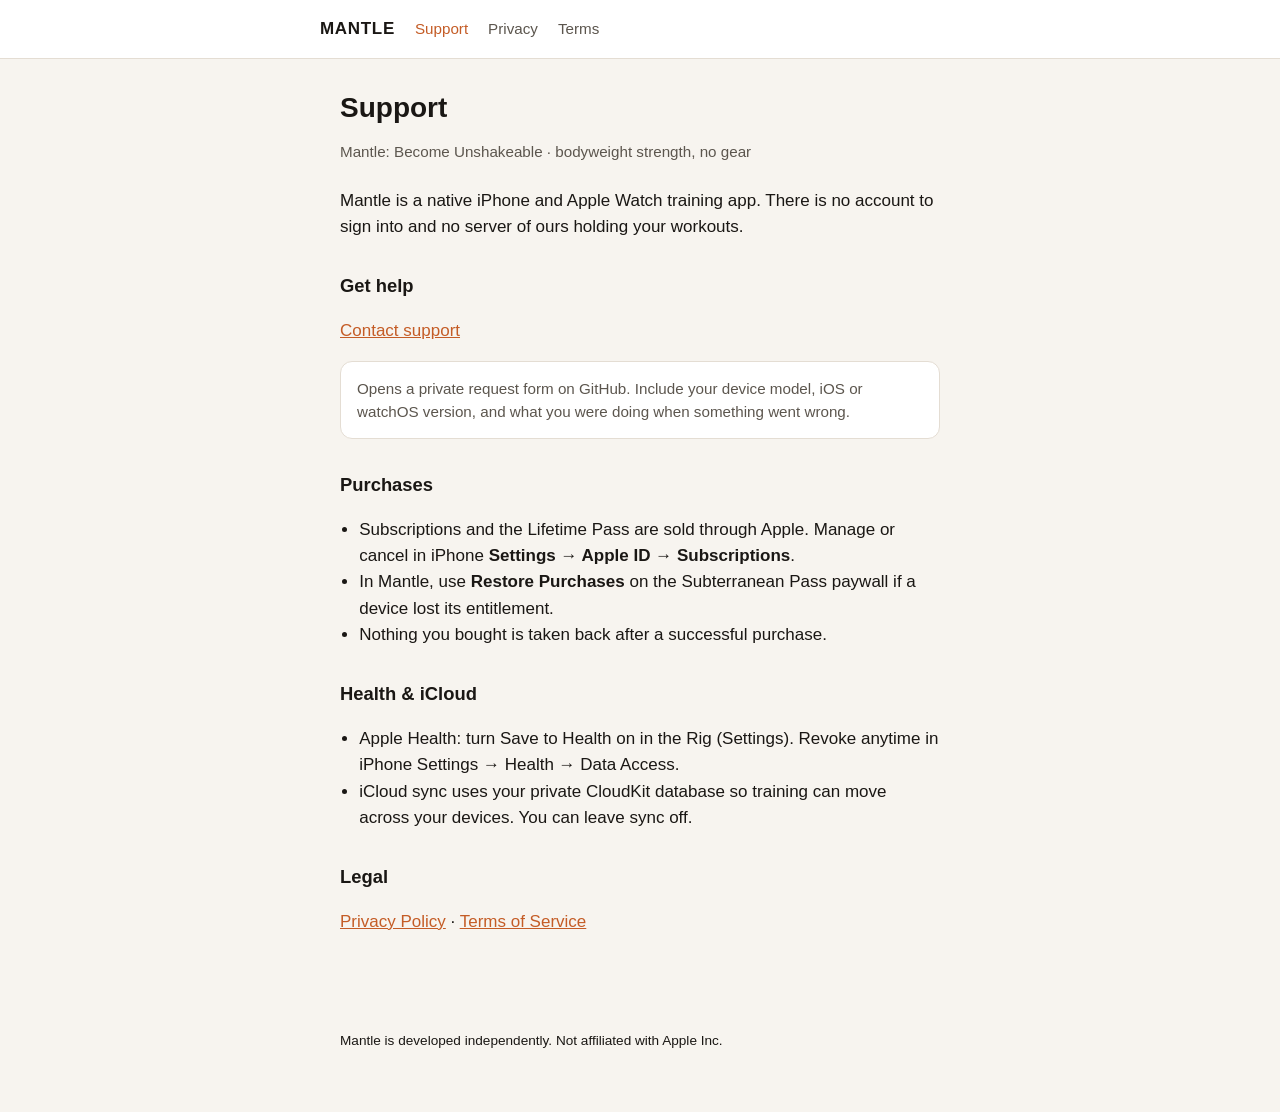
==== index.html @ a256cf33 "Route support contact through GitHub Issues, masked on mantlefit.app. Co-authored-by: Cursor <cursor" ====
<!DOCTYPE html>
<html lang="en">
<head>
  <meta charset="utf-8" />
  <meta name="viewport" content="width=device-width, initial-scale=1" />
  <title>Support · Mantle</title>
  <link rel="stylesheet" href="/style.css" />
</head>
<body>
  <header>
    <nav>
      <strong>MANTLE</strong>
      <a href="/" aria-current="page">Support</a>
      <a href="/privacy/">Privacy</a>
      <a href="/terms/">Terms</a>
    </nav>
  </header>
  <main>
    <h1>Support</h1>
    <p class="meta">Mantle: Become Unshakeable · bodyweight strength, no gear</p>

    <p>Mantle is a native iPhone and Apple Watch training app. There is no account to sign into and no server of ours holding your workouts.</p>

    <h2>Get help</h2>
    <p><a href="https://github.com/Flam1ngFir3ball/mantle-privacy/issues">Contact support</a></p>
    <p class="note">Opens a private request form on GitHub. Include your device model, iOS or watchOS version, and what you were doing when something went wrong.</p>

    <h2>Purchases</h2>
    <ul>
      <li>Subscriptions and the Lifetime Pass are sold through Apple. Manage or cancel in iPhone <strong>Settings → Apple ID → Subscriptions</strong>.</li>
      <li>In Mantle, use <strong>Restore Purchases</strong> on the Subterranean Pass paywall if a device lost its entitlement.</li>
      <li>Nothing you bought is taken back after a successful purchase.</li>
    </ul>

    <h2>Health &amp; iCloud</h2>
    <ul>
      <li>Apple Health: turn Save to Health on in the Rig (Settings). Revoke anytime in iPhone Settings → Health → Data Access.</li>
      <li>iCloud sync uses your private CloudKit database so training can move across your devices. You can leave sync off.</li>
    </ul>

    <h2>Legal</h2>
    <p><a href="/privacy/">Privacy Policy</a> · <a href="/terms/">Terms of Service</a></p>
  </main>
  <footer>
    <p>Mantle is developed independently. Not affiliated with Apple Inc.</p>
  </footer>
</body>
</html>
---- style.css ----
:root {
  --ink: #1a1714;
  --muted: #5c564e;
  --paper: #f7f4ef;
  --card: #ffffff;
  --accent: #c45c26;
  --line: #e4ddd3;
  --max: 40rem;
}

* { box-sizing: border-box; }
html { scroll-behavior: smooth; }
body {
  margin: 0;
  font: 17px/1.55 -apple-system, BlinkMacSystemFont, "Segoe UI", Helvetica, Arial, sans-serif;
  color: var(--ink);
  background: var(--paper);
}
a { color: var(--accent); }
header {
  border-bottom: 1px solid var(--line);
  background: var(--card);
  padding: 1rem 1.25rem;
}
header nav {
  max-width: var(--max);
  margin: 0 auto;
  display: flex;
  flex-wrap: wrap;
  gap: 0.75rem 1.25rem;
  align-items: baseline;
}
header strong { color: var(--ink); letter-spacing: 0.04em; }
header a { text-decoration: none; color: var(--muted); font-size: 0.95rem; }
header a:hover, header a[aria-current="page"] { color: var(--accent); }
main {
  max-width: var(--max);
  margin: 0 auto;
  padding: 2rem 1.25rem 4rem;
}
h1 { font-size: 1.75rem; line-height: 1.2; margin: 0 0 0.5rem; }
h2 { font-size: 1.15rem; margin: 2rem 0 0.6rem; }
p, li { color: var(--ink); }
.meta { color: var(--muted); font-size: 0.95rem; margin-bottom: 1.5rem; }
.note {
  background: var(--card);
  border: 1px solid var(--line);
  border-radius: 12px;
  padding: 0.9rem 1rem;
  color: var(--muted);
  font-size: 0.95rem;
}
ul { padding-left: 1.2rem; }
footer {
  max-width: var(--max);
  margin: 0 auto;
  padding: 0 1.25rem 3rem;
  color: var(--muted);
  font-size: 0.85rem;
}
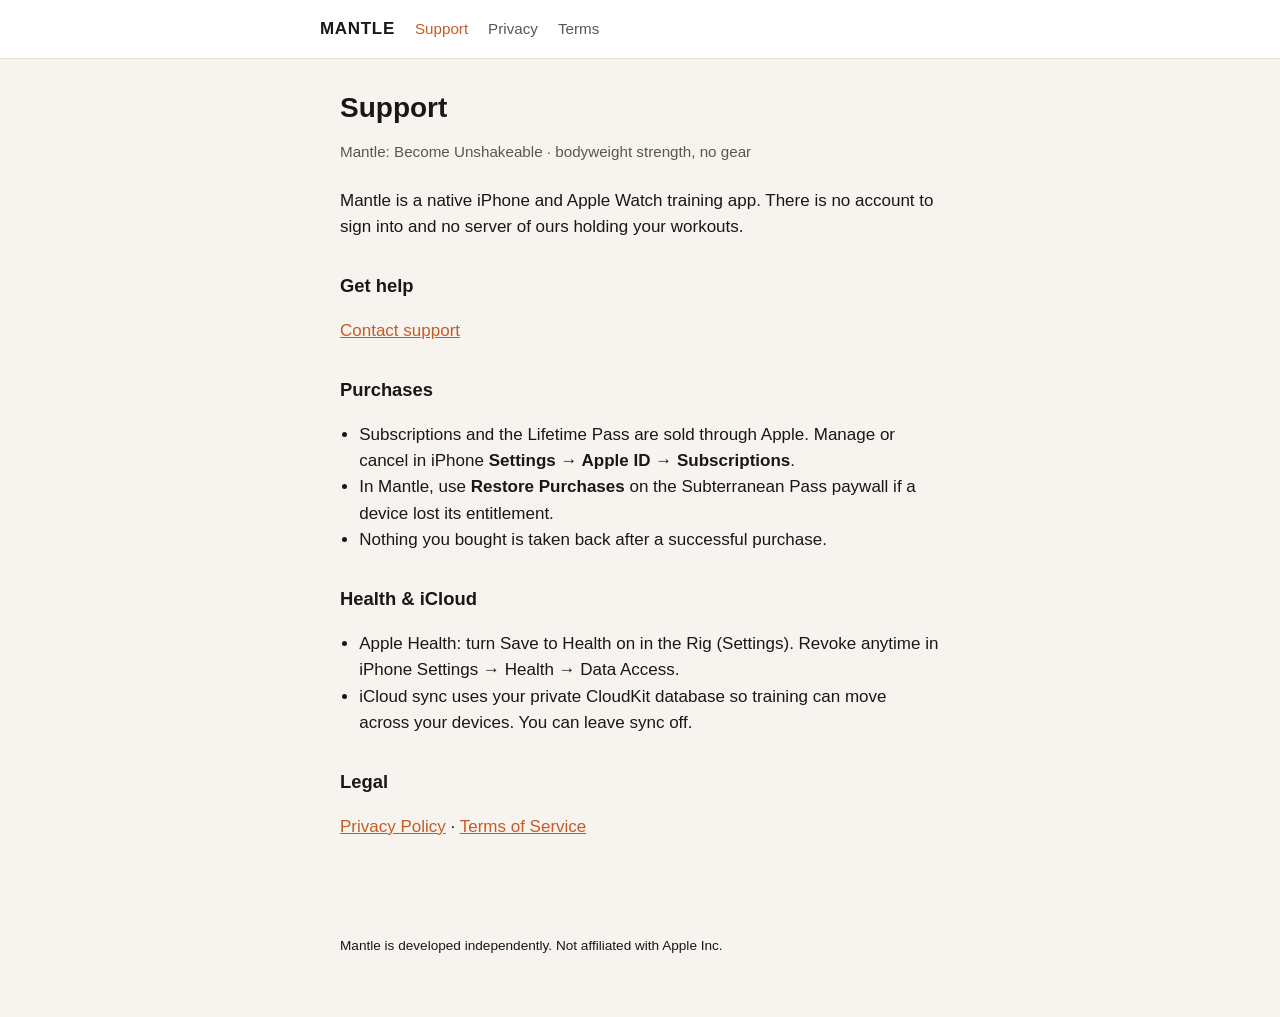
==== commit e64be68a: "Strip launch helper callouts from support, privacy, and terms. Co-authored-by: Cursor <cursoragent@c" ====
--- a/index.html
+++ b/index.html
@@ -23,7 +23,6 @@
 
     <h2>Get help</h2>
     <p><a href="https://github.com/Flam1ngFir3ball/mantle-privacy/issues">Contact support</a></p>
-    <p class="note">Opens a private request form on GitHub. Include your device model, iOS or watchOS version, and what you were doing when something went wrong.</p>
 
     <h2>Purchases</h2>
     <ul>
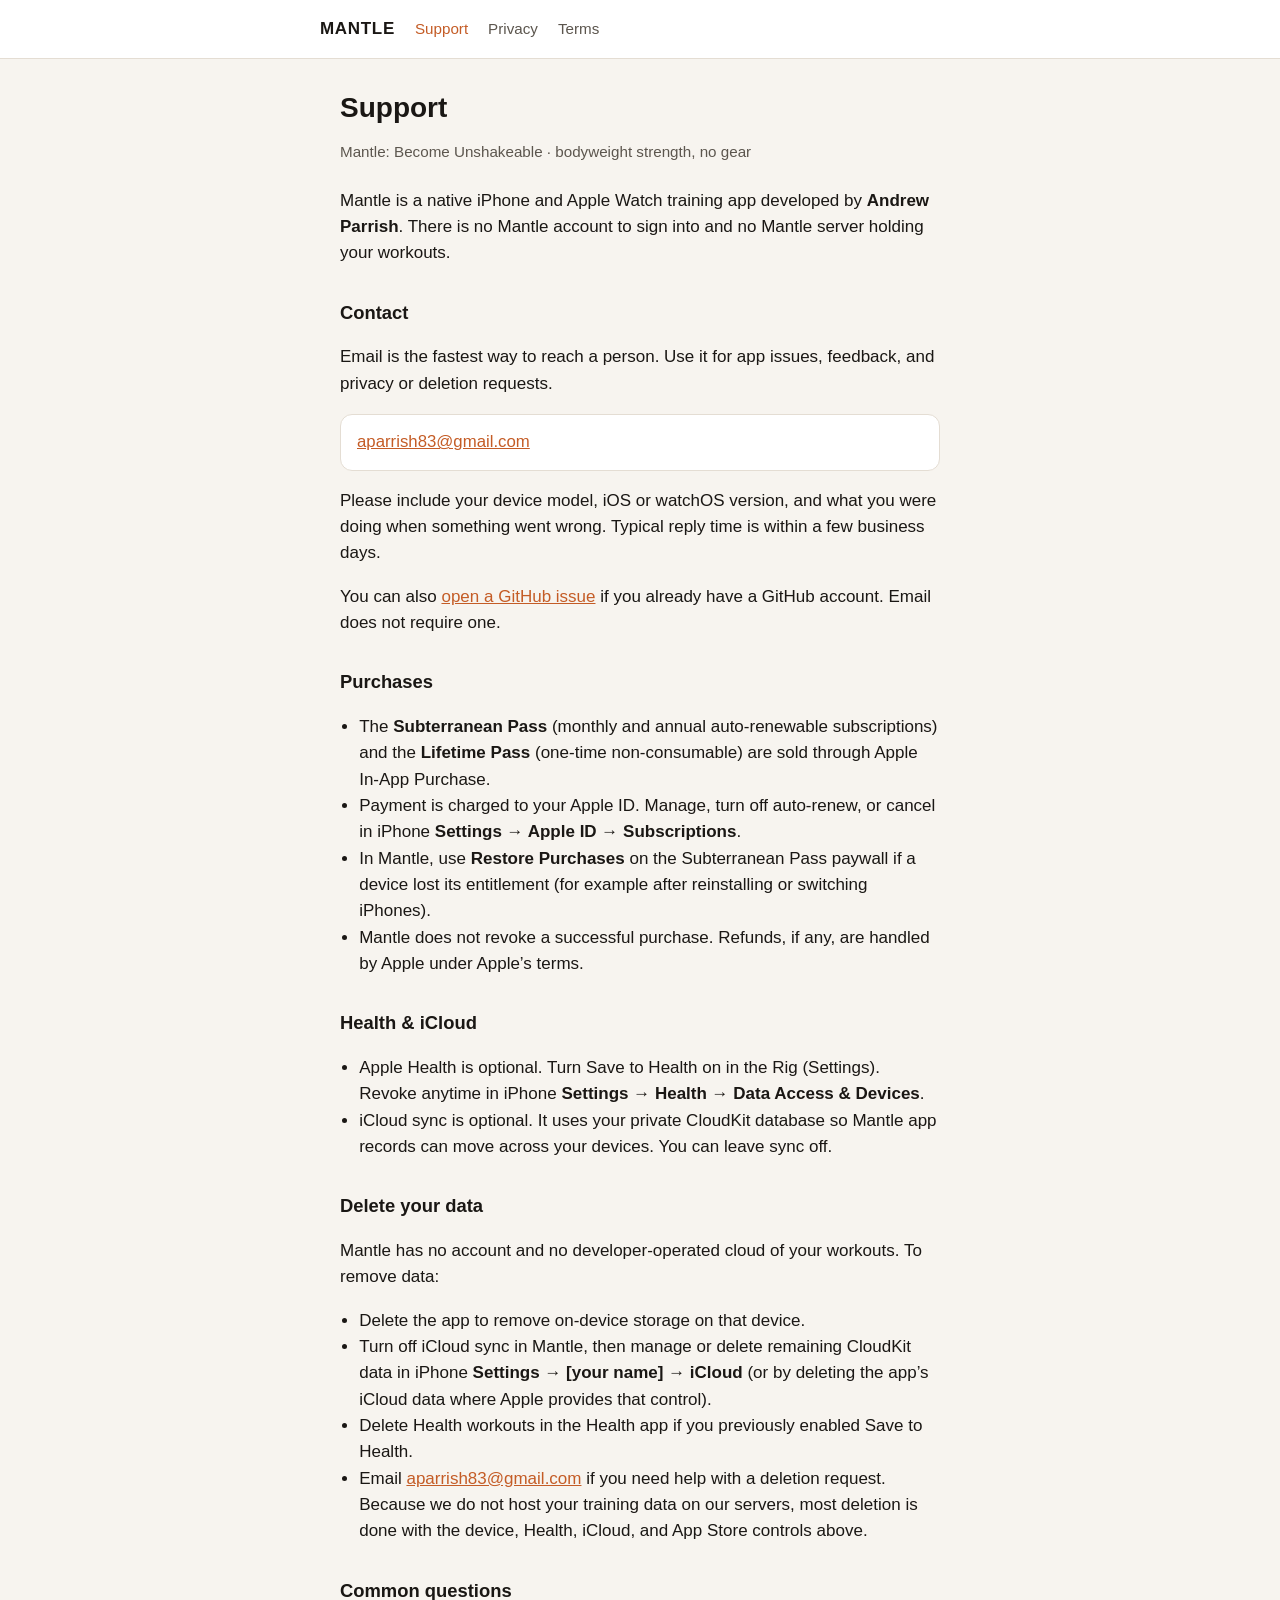
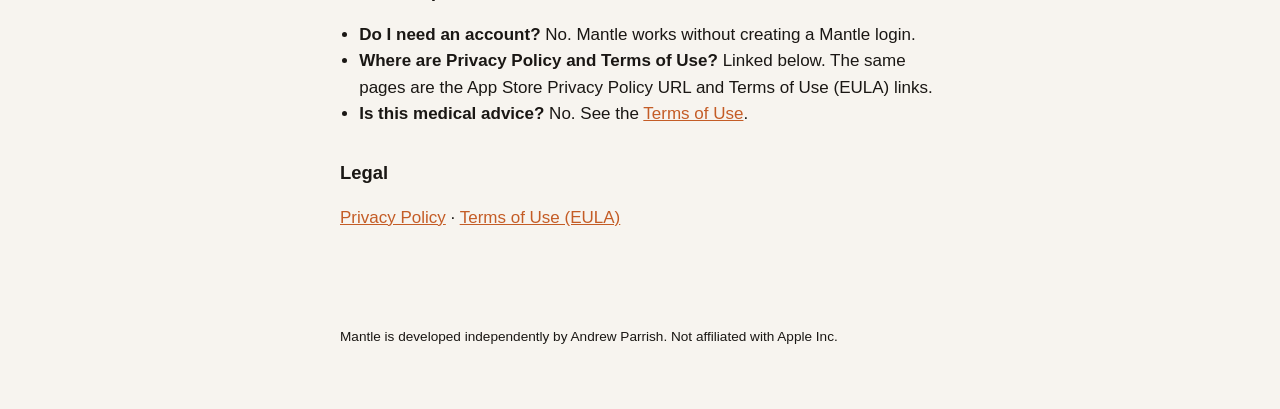
==== commit af207bd6: "Align support, privacy, and terms with App Store review rules. Restore a visible email on the Suppor" ====
--- a/index.html
+++ b/index.html
@@ -19,29 +19,49 @@
     <h1>Support</h1>
     <p class="meta">Mantle: Become Unshakeable · bodyweight strength, no gear</p>
 
-    <p>Mantle is a native iPhone and Apple Watch training app. There is no account to sign into and no server of ours holding your workouts.</p>
+    <p>Mantle is a native iPhone and Apple Watch training app developed by <strong>Andrew Parrish</strong>. There is no Mantle account to sign into and no Mantle server holding your workouts.</p>
 
-    <h2>Get help</h2>
-    <p><a href="https://github.com/Flam1ngFir3ball/mantle-privacy/issues">Contact support</a></p>
+    <h2>Contact</h2>
+    <p>Email is the fastest way to reach a person. Use it for app issues, feedback, and privacy or deletion requests.</p>
+    <p class="contact"><a href="mailto:aparrish83@gmail.com">aparrish83@gmail.com</a></p>
+    <p>Please include your device model, iOS or watchOS version, and what you were doing when something went wrong. Typical reply time is within a few business days.</p>
+    <p>You can also <a href="https://github.com/Flam1ngFir3ball/mantle-privacy/issues">open a GitHub issue</a> if you already have a GitHub account. Email does not require one.</p>
 
     <h2>Purchases</h2>
     <ul>
-      <li>Subscriptions and the Lifetime Pass are sold through Apple. Manage or cancel in iPhone <strong>Settings → Apple ID → Subscriptions</strong>.</li>
-      <li>In Mantle, use <strong>Restore Purchases</strong> on the Subterranean Pass paywall if a device lost its entitlement.</li>
-      <li>Nothing you bought is taken back after a successful purchase.</li>
+      <li>The <strong>Subterranean Pass</strong> (monthly and annual auto-renewable subscriptions) and the <strong>Lifetime Pass</strong> (one-time non-consumable) are sold through Apple In-App Purchase.</li>
+      <li>Payment is charged to your Apple ID. Manage, turn off auto-renew, or cancel in iPhone <strong>Settings → Apple ID → Subscriptions</strong>.</li>
+      <li>In Mantle, use <strong>Restore Purchases</strong> on the Subterranean Pass paywall if a device lost its entitlement (for example after reinstalling or switching iPhones).</li>
+      <li>Mantle does not revoke a successful purchase. Refunds, if any, are handled by Apple under Apple’s terms.</li>
     </ul>
 
     <h2>Health &amp; iCloud</h2>
     <ul>
-      <li>Apple Health: turn Save to Health on in the Rig (Settings). Revoke anytime in iPhone Settings → Health → Data Access.</li>
-      <li>iCloud sync uses your private CloudKit database so training can move across your devices. You can leave sync off.</li>
+      <li>Apple Health is optional. Turn Save to Health on in the Rig (Settings). Revoke anytime in iPhone <strong>Settings → Health → Data Access &amp; Devices</strong>.</li>
+      <li>iCloud sync is optional. It uses your private CloudKit database so Mantle app records can move across your devices. You can leave sync off.</li>
+    </ul>
+
+    <h2>Delete your data</h2>
+    <p>Mantle has no account and no developer-operated cloud of your workouts. To remove data:</p>
+    <ul>
+      <li>Delete the app to remove on-device storage on that device.</li>
+      <li>Turn off iCloud sync in Mantle, then manage or delete remaining CloudKit data in iPhone <strong>Settings → [your name] → iCloud</strong> (or by deleting the app’s iCloud data where Apple provides that control).</li>
+      <li>Delete Health workouts in the Health app if you previously enabled Save to Health.</li>
+      <li>Email <a href="mailto:aparrish83@gmail.com">aparrish83@gmail.com</a> if you need help with a deletion request. Because we do not host your training data on our servers, most deletion is done with the device, Health, iCloud, and App Store controls above.</li>
+    </ul>
+
+    <h2>Common questions</h2>
+    <ul>
+      <li><strong>Do I need an account?</strong> No. Mantle works without creating a Mantle login.</li>
+      <li><strong>Where are Privacy Policy and Terms of Use?</strong> Linked below. The same pages are the App Store Privacy Policy URL and Terms of Use (EULA) links.</li>
+      <li><strong>Is this medical advice?</strong> No. See the <a href="/terms/">Terms of Use</a>.</li>
     </ul>
 
     <h2>Legal</h2>
-    <p><a href="/privacy/">Privacy Policy</a> · <a href="/terms/">Terms of Service</a></p>
+    <p><a href="/privacy/">Privacy Policy</a> · <a href="/terms/">Terms of Use (EULA)</a></p>
   </main>
   <footer>
-    <p>Mantle is developed independently. Not affiliated with Apple Inc.</p>
+    <p>Mantle is developed independently by Andrew Parrish. Not affiliated with Apple Inc.</p>
   </footer>
 </body>
 </html>
--- a/style.css
+++ b/style.css
@@ -50,6 +50,14 @@
   color: var(--muted);
   font-size: 0.95rem;
 }
+.contact {
+  background: var(--card);
+  border: 1px solid var(--line);
+  border-radius: 12px;
+  padding: 0.9rem 1rem;
+  font-size: 1.05rem;
+  word-break: break-word;
+}
 ul { padding-left: 1.2rem; }
 footer {
   max-width: var(--max);
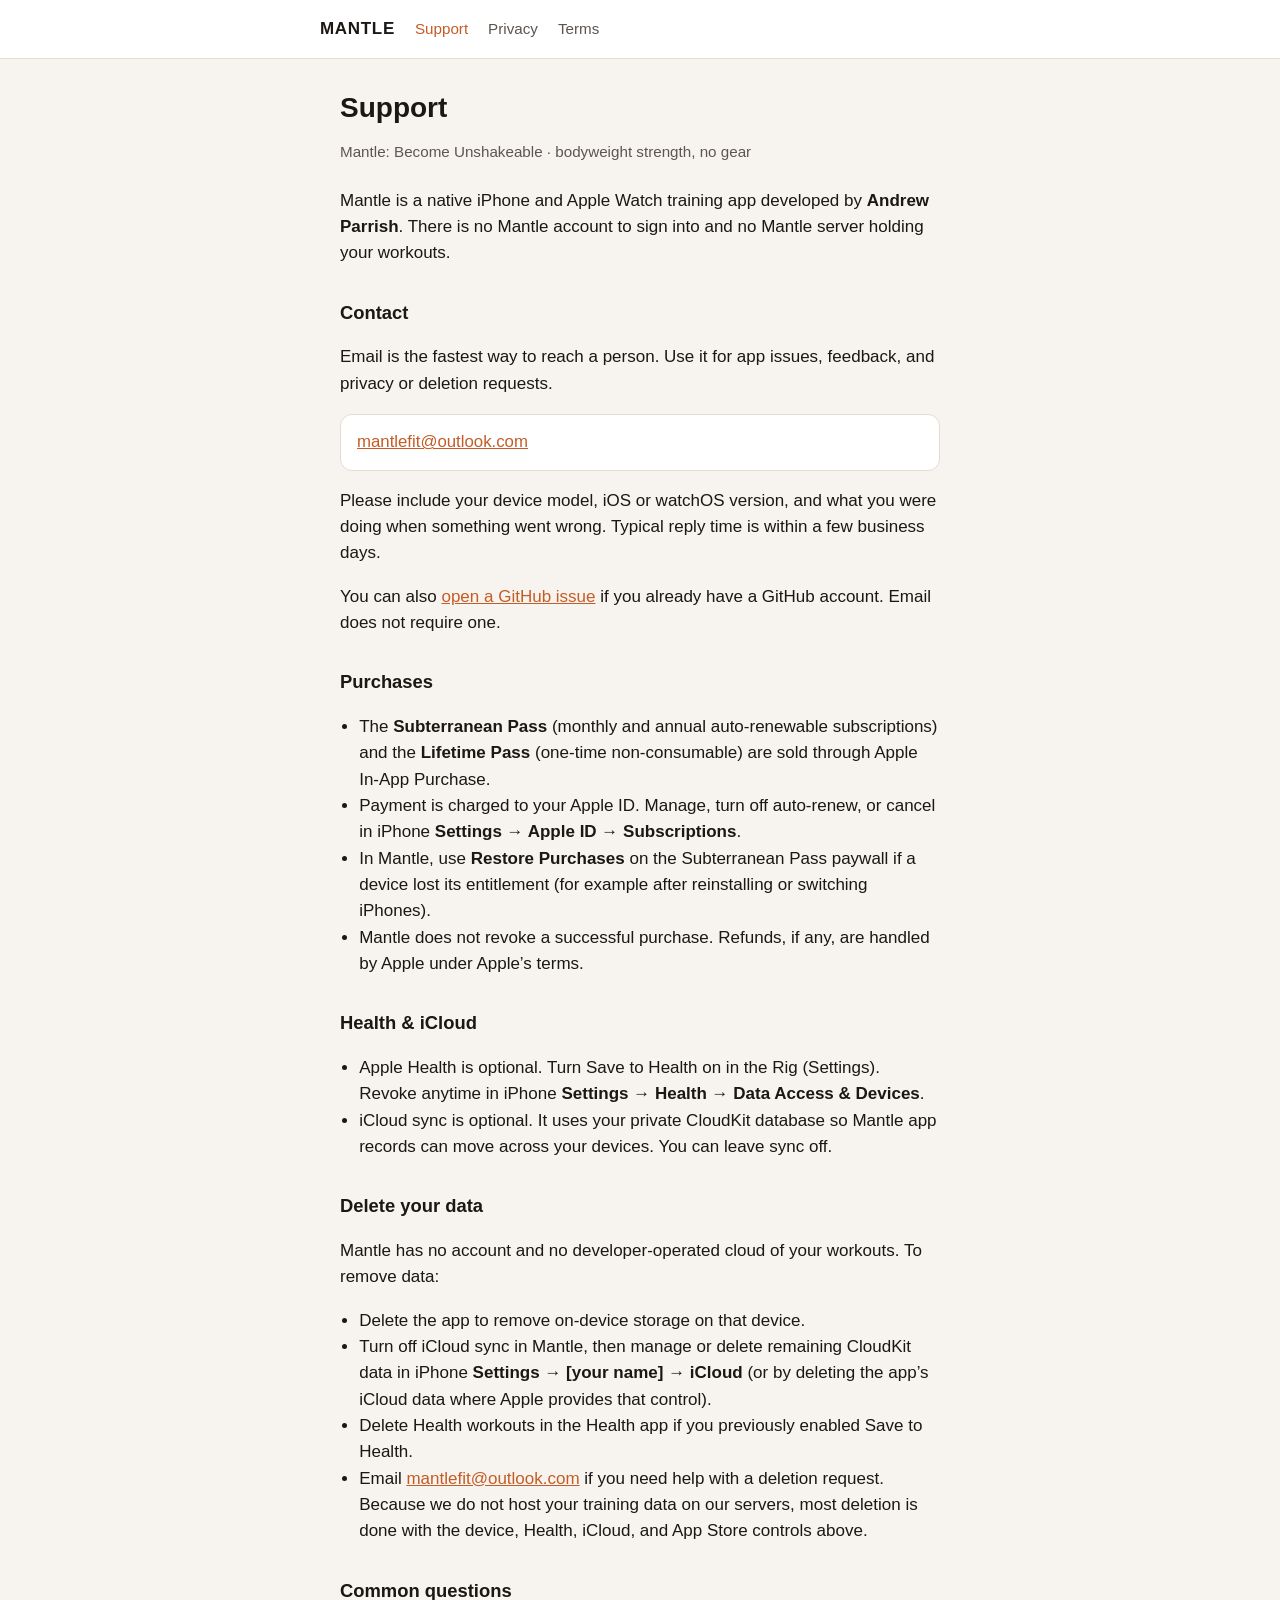
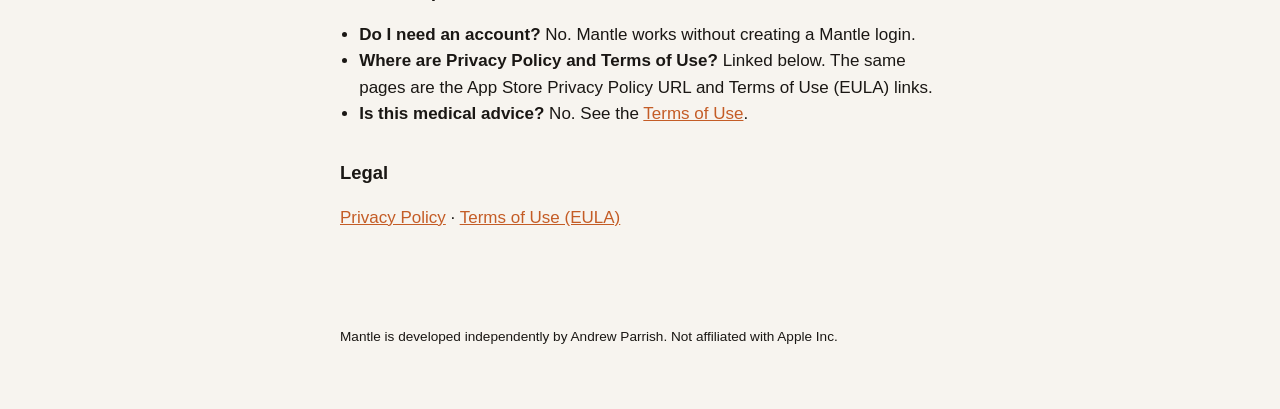
==== commit 34cbdbea: "Use mantlefit@outlook.com as the public support email. Guideline 1.5 needs a reachable address on th" ====
--- a/index.html
+++ b/index.html
@@ -23,7 +23,7 @@
 
     <h2>Contact</h2>
     <p>Email is the fastest way to reach a person. Use it for app issues, feedback, and privacy or deletion requests.</p>
-    <p class="contact"><a href="mailto:aparrish83@gmail.com">aparrish83@gmail.com</a></p>
+    <p class="contact"><a href="mailto:mantlefit@outlook.com">mantlefit@outlook.com</a></p>
     <p>Please include your device model, iOS or watchOS version, and what you were doing when something went wrong. Typical reply time is within a few business days.</p>
     <p>You can also <a href="https://github.com/Flam1ngFir3ball/mantle-privacy/issues">open a GitHub issue</a> if you already have a GitHub account. Email does not require one.</p>
 
@@ -47,7 +47,7 @@
       <li>Delete the app to remove on-device storage on that device.</li>
       <li>Turn off iCloud sync in Mantle, then manage or delete remaining CloudKit data in iPhone <strong>Settings → [your name] → iCloud</strong> (or by deleting the app’s iCloud data where Apple provides that control).</li>
       <li>Delete Health workouts in the Health app if you previously enabled Save to Health.</li>
-      <li>Email <a href="mailto:aparrish83@gmail.com">aparrish83@gmail.com</a> if you need help with a deletion request. Because we do not host your training data on our servers, most deletion is done with the device, Health, iCloud, and App Store controls above.</li>
+      <li>Email <a href="mailto:mantlefit@outlook.com">mantlefit@outlook.com</a> if you need help with a deletion request. Because we do not host your training data on our servers, most deletion is done with the device, Health, iCloud, and App Store controls above.</li>
     </ul>
 
     <h2>Common questions</h2>
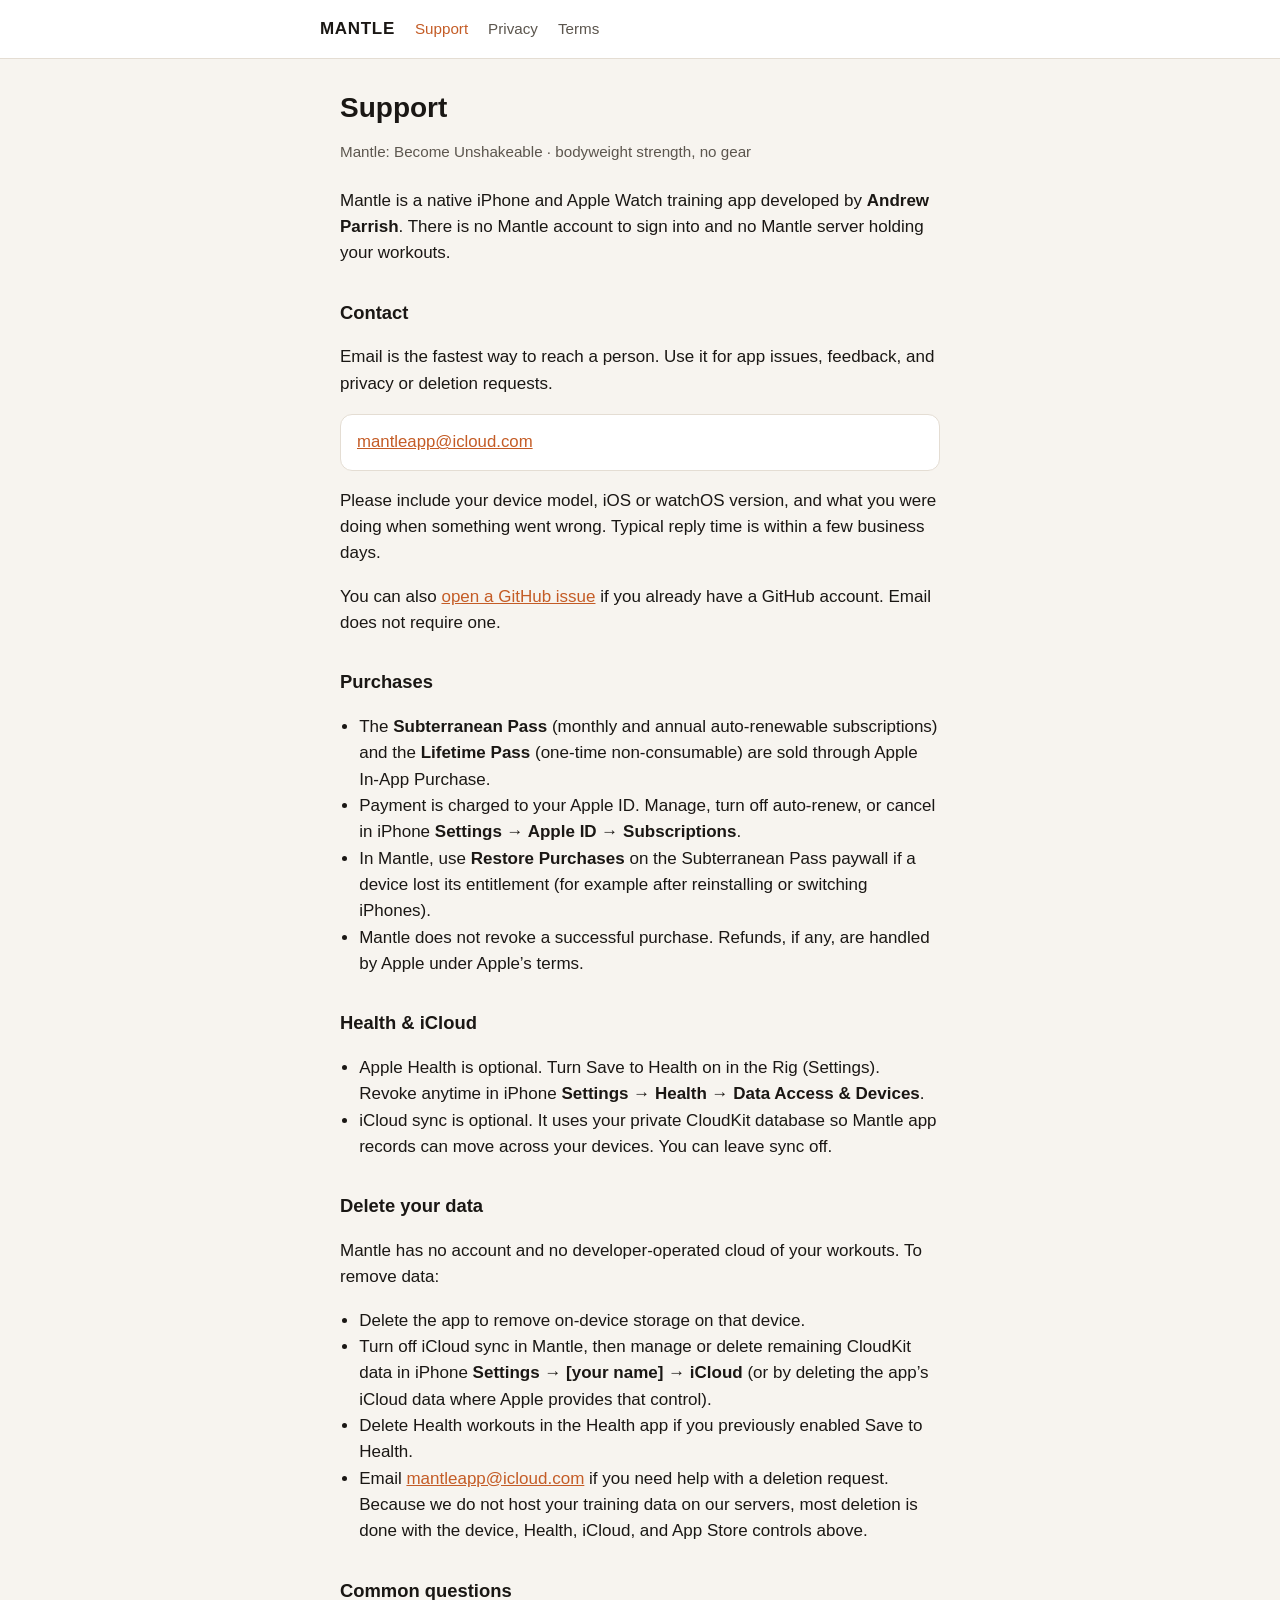
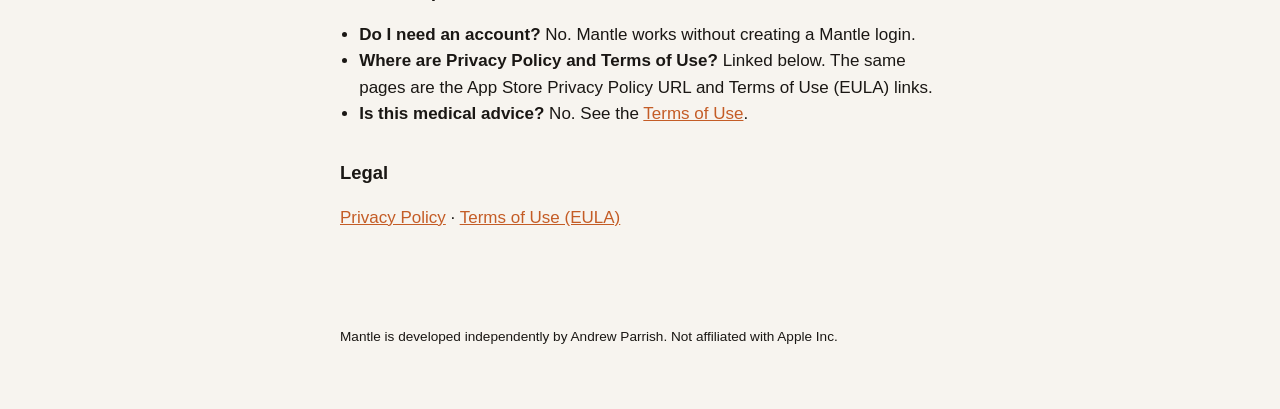
==== commit 5f75d381: "fix: correct support/deletion contact email to mantleapp@icloud.com PR #1 (merged 2026-09-08) rewrot" ====
--- a/index.html
+++ b/index.html
@@ -23,7 +23,7 @@
 
     <h2>Contact</h2>
     <p>Email is the fastest way to reach a person. Use it for app issues, feedback, and privacy or deletion requests.</p>
-    <p class="contact"><a href="mailto:mantlefit@outlook.com">mantlefit@outlook.com</a></p>
+    <p class="contact"><a href="mailto:mantleapp@icloud.com">mantleapp@icloud.com</a></p>
     <p>Please include your device model, iOS or watchOS version, and what you were doing when something went wrong. Typical reply time is within a few business days.</p>
     <p>You can also <a href="https://github.com/Flam1ngFir3ball/mantle-privacy/issues">open a GitHub issue</a> if you already have a GitHub account. Email does not require one.</p>
 
@@ -47,7 +47,7 @@
       <li>Delete the app to remove on-device storage on that device.</li>
       <li>Turn off iCloud sync in Mantle, then manage or delete remaining CloudKit data in iPhone <strong>Settings → [your name] → iCloud</strong> (or by deleting the app’s iCloud data where Apple provides that control).</li>
       <li>Delete Health workouts in the Health app if you previously enabled Save to Health.</li>
-      <li>Email <a href="mailto:mantlefit@outlook.com">mantlefit@outlook.com</a> if you need help with a deletion request. Because we do not host your training data on our servers, most deletion is done with the device, Health, iCloud, and App Store controls above.</li>
+      <li>Email <a href="mailto:mantleapp@icloud.com">mantleapp@icloud.com</a> if you need help with a deletion request. Because we do not host your training data on our servers, most deletion is done with the device, Health, iCloud, and App Store controls above.</li>
     </ul>
 
     <h2>Common questions</h2>
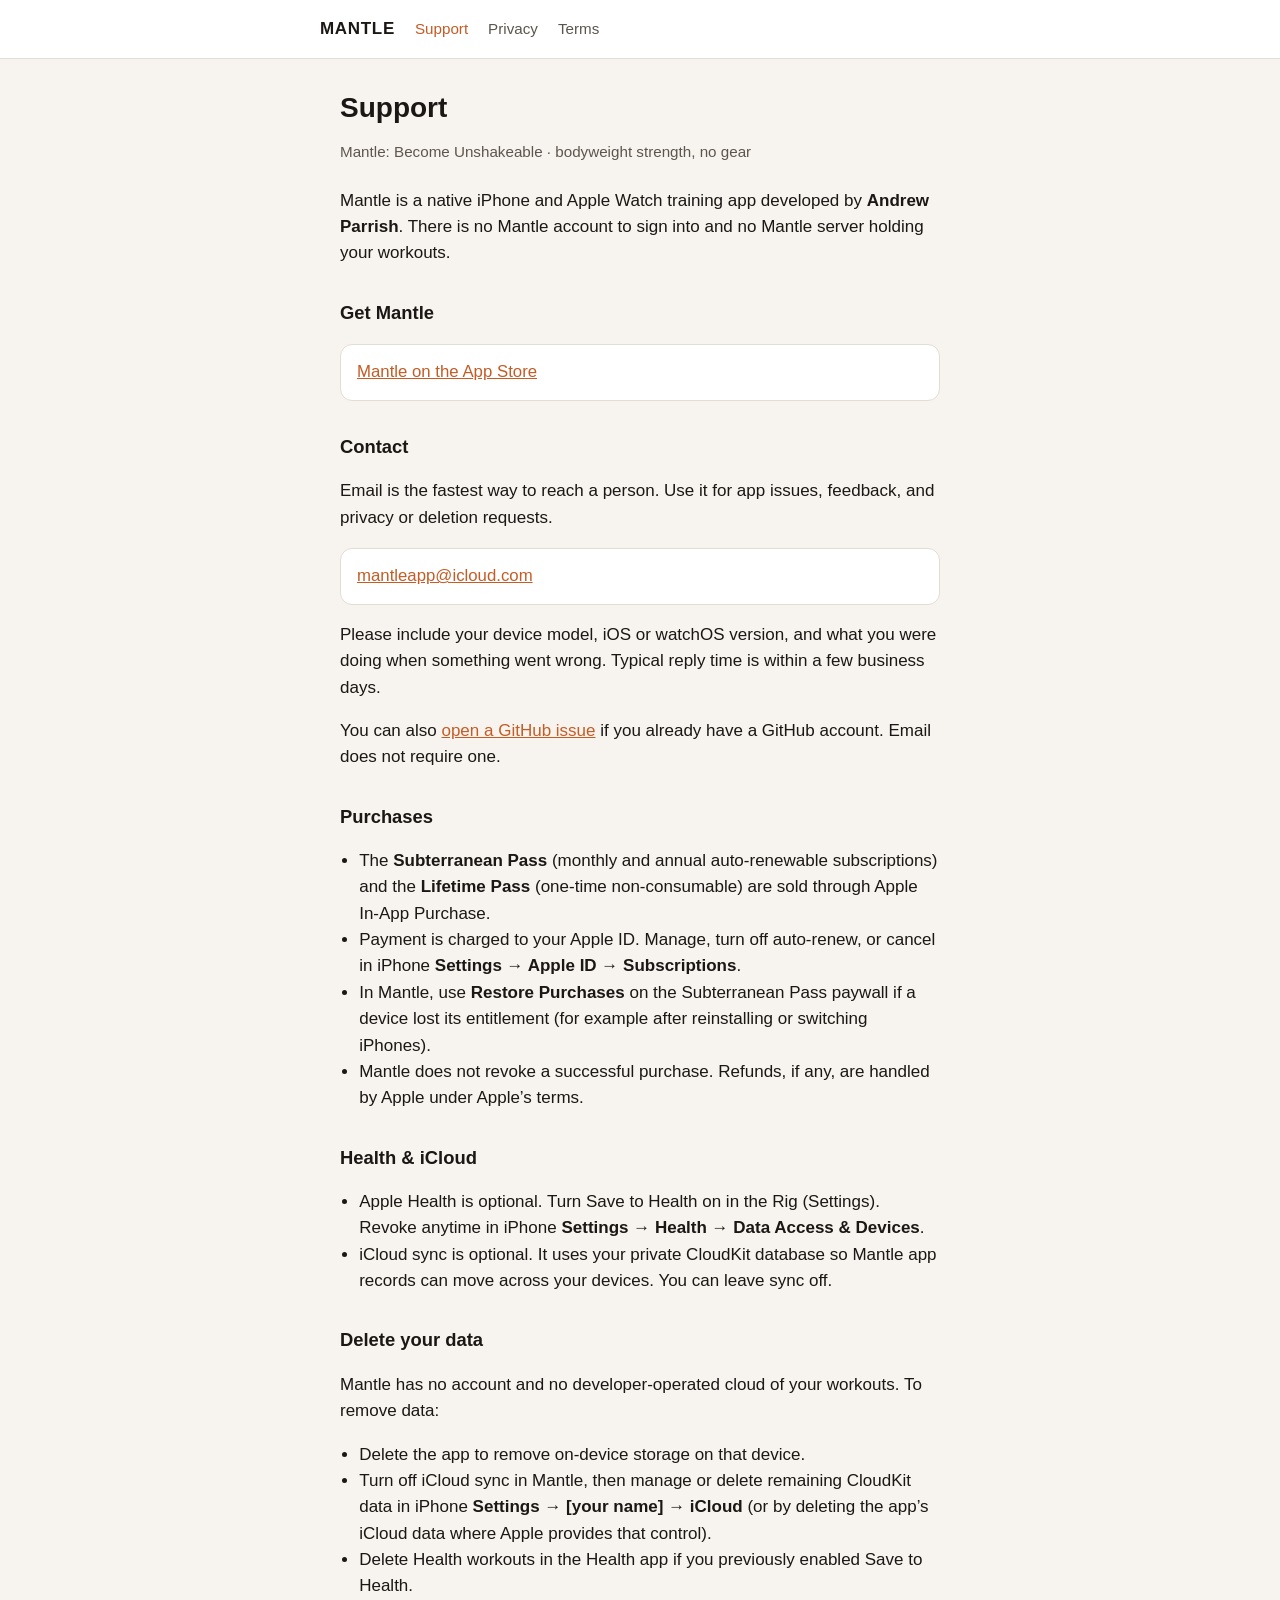
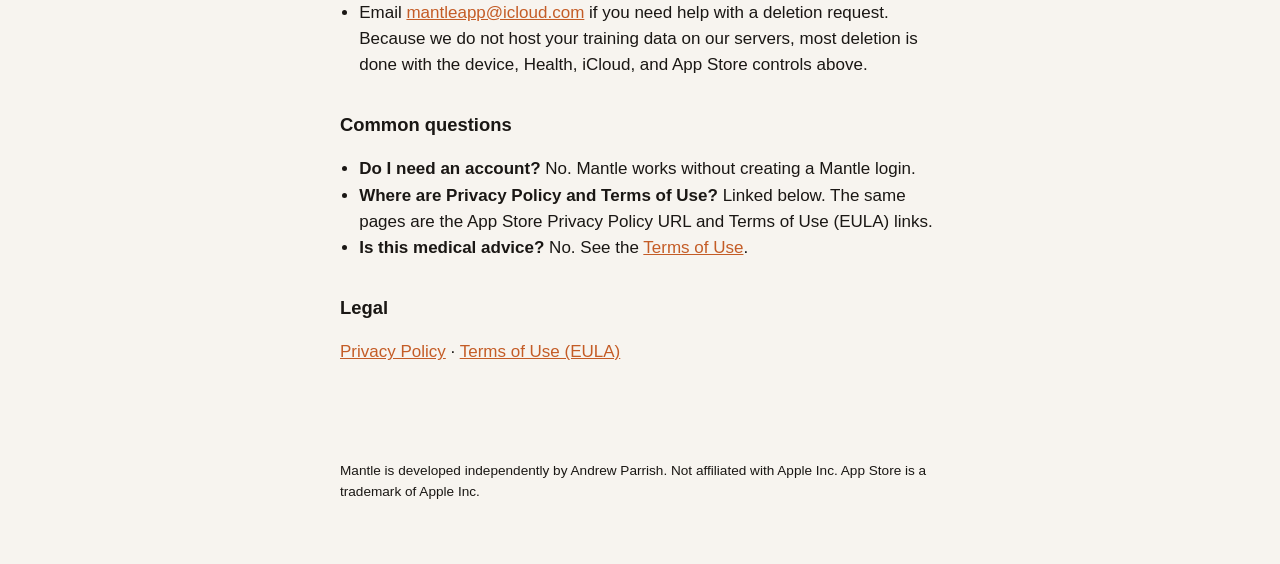
==== commit cdb7b81f: "feat(support): link Mantle on the App Store Adds a "Get Mantle" section to the Support page, styled " ====
--- a/index.html
+++ b/index.html
@@ -20,6 +20,9 @@
     <p class="meta">Mantle: Become Unshakeable · bodyweight strength, no gear</p>
 
     <p>Mantle is a native iPhone and Apple Watch training app developed by <strong>Andrew Parrish</strong>. There is no Mantle account to sign into and no Mantle server holding your workouts.</p>
+
+    <h2>Get Mantle</h2>
+    <p class="contact"><a href="https://apps.apple.com/us/app/mantle-become-unshakeable/id6809489375">Mantle on the App Store</a></p>
 
     <h2>Contact</h2>
     <p>Email is the fastest way to reach a person. Use it for app issues, feedback, and privacy or deletion requests.</p>
@@ -61,7 +64,7 @@
     <p><a href="/privacy/">Privacy Policy</a> · <a href="/terms/">Terms of Use (EULA)</a></p>
   </main>
   <footer>
-    <p>Mantle is developed independently by Andrew Parrish. Not affiliated with Apple Inc.</p>
+    <p>Mantle is developed independently by Andrew Parrish. Not affiliated with Apple Inc. App Store is a trademark of Apple Inc.</p>
   </footer>
 </body>
 </html>
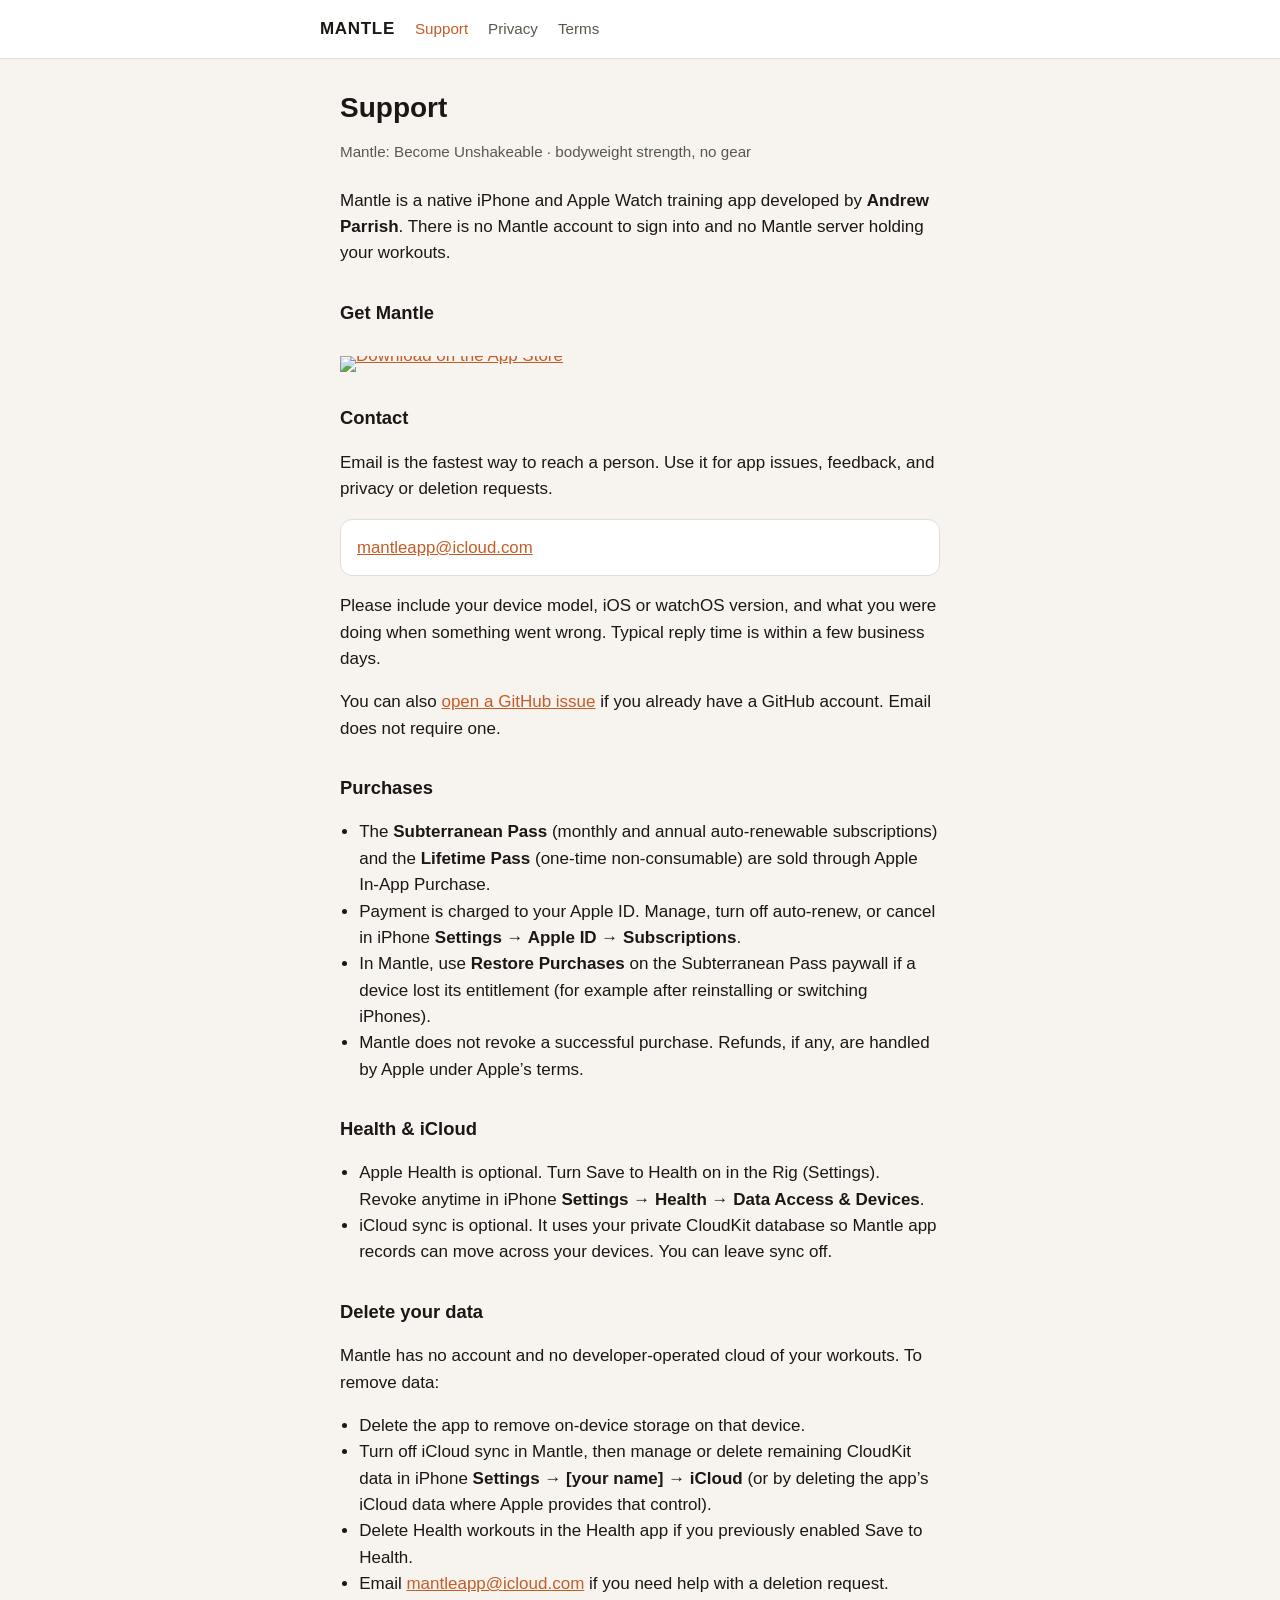
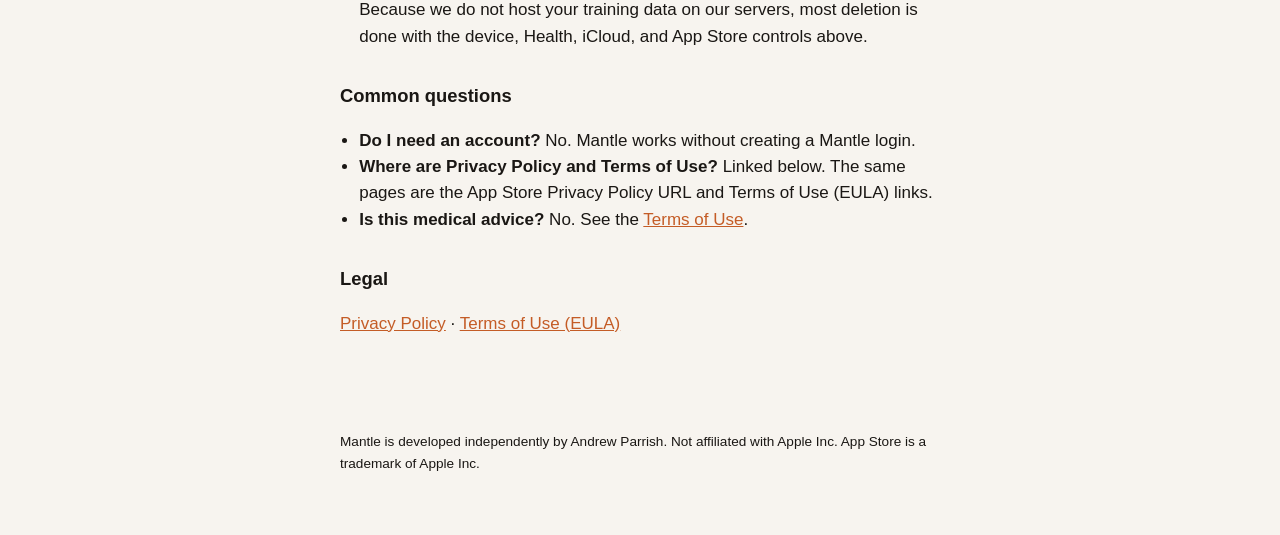
==== commit 39c16481: "feat(support): use Apple's official App Store badge Andrew asked for the official badge instead of t" ====
--- a/index.html
+++ b/index.html
@@ -22,7 +22,8 @@
     <p>Mantle is a native iPhone and Apple Watch training app developed by <strong>Andrew Parrish</strong>. There is no Mantle account to sign into and no Mantle server holding your workouts.</p>
 
     <h2>Get Mantle</h2>
-    <p class="contact"><a href="https://apps.apple.com/us/app/mantle-become-unshakeable/id6809489375">Mantle on the App Store</a></p>
+    <!-- Apple's official badge, served by Apple's marketing tools (never redrawn or recoloured). -->
+    <p class="store"><a href="https://apps.apple.com/us/app/mantle-become-unshakeable/id6809489375"><img src="https://toolbox.marketingtools.apple.com/api/v2/badges/download-on-the-app-store/black/en-us" alt="Download on the App Store" width="150" height="50"></a></p>
 
     <h2>Contact</h2>
     <p>Email is the fastest way to reach a person. Use it for app issues, feedback, and privacy or deletion requests.</p>
--- a/style.css
+++ b/style.css
@@ -58,6 +58,11 @@
   font-size: 1.05rem;
   word-break: break-word;
 }
+/* App Store badge: Apple requires at least 40px tall and clear space of a
+   quarter of its height (12.5px at 50px) on every side. */
+.store { margin: 1rem 0; }
+.store a { display: inline-block; line-height: 0; }
+.store img { height: 50px; width: auto; }
 ul { padding-left: 1.2rem; }
 footer {
   max-width: var(--max);
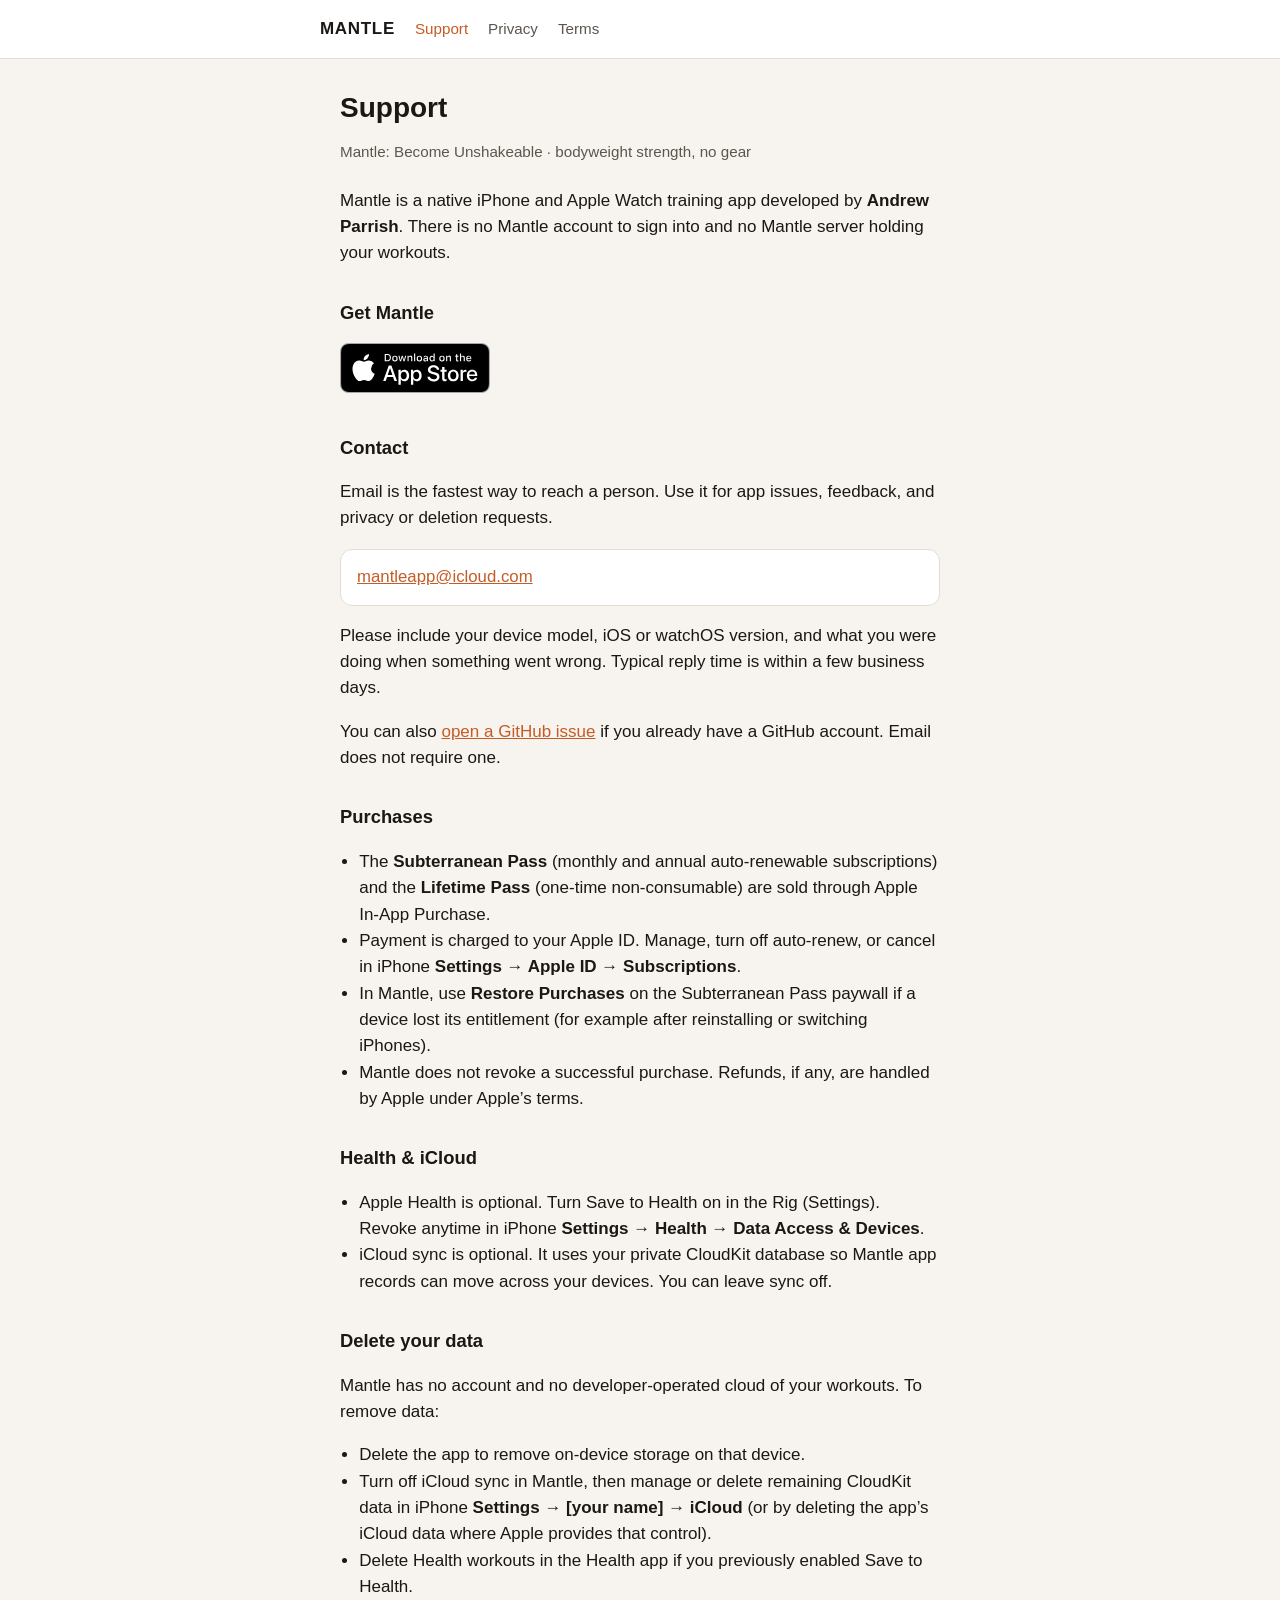
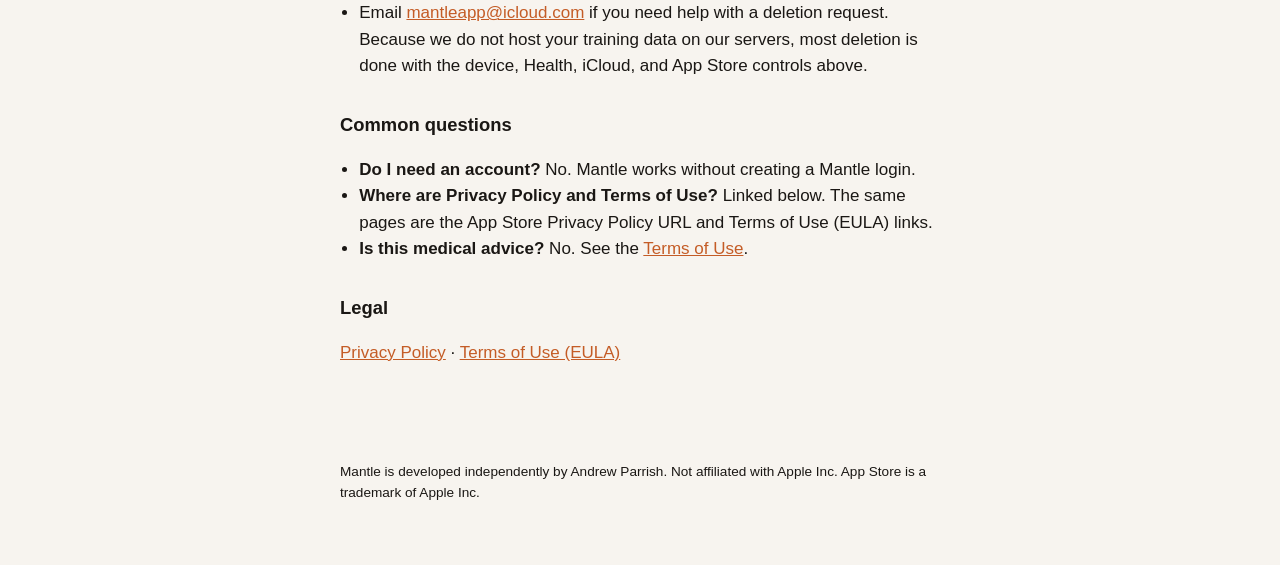
==== commit f842da38: "feat(support): host the App Store badge locally Apple's official black "Download on the App Store" S" ====
--- a/index.html
+++ b/index.html
@@ -22,8 +22,10 @@
     <p>Mantle is a native iPhone and Apple Watch training app developed by <strong>Andrew Parrish</strong>. There is no Mantle account to sign into and no Mantle server holding your workouts.</p>
 
     <h2>Get Mantle</h2>
-    <!-- Apple's official badge, served by Apple's marketing tools (never redrawn or recoloured). -->
-    <p class="store"><a href="https://apps.apple.com/us/app/mantle-become-unshakeable/id6809489375"><img src="https://toolbox.marketingtools.apple.com/api/v2/badges/download-on-the-app-store/black/en-us" alt="Download on the App Store" width="150" height="50"></a></p>
+    <!-- Apple's official badge, hosted here so the page makes no request to Apple. Downloaded unmodified
+         2026-09-24 from toolbox.marketingtools.apple.com/api/v2/badges/download-on-the-app-store/black/en-us;
+         never redraw or recolour it. Re-download if Apple updates the artwork. -->
+    <p class="store"><a href="https://apps.apple.com/us/app/mantle-become-unshakeable/id6809489375"><img src="/images/app-store-badge.svg" alt="Download on the App Store" width="150" height="50"></a></p>
 
     <h2>Contact</h2>
     <p>Email is the fastest way to reach a person. Use it for app issues, feedback, and privacy or deletion requests.</p>
